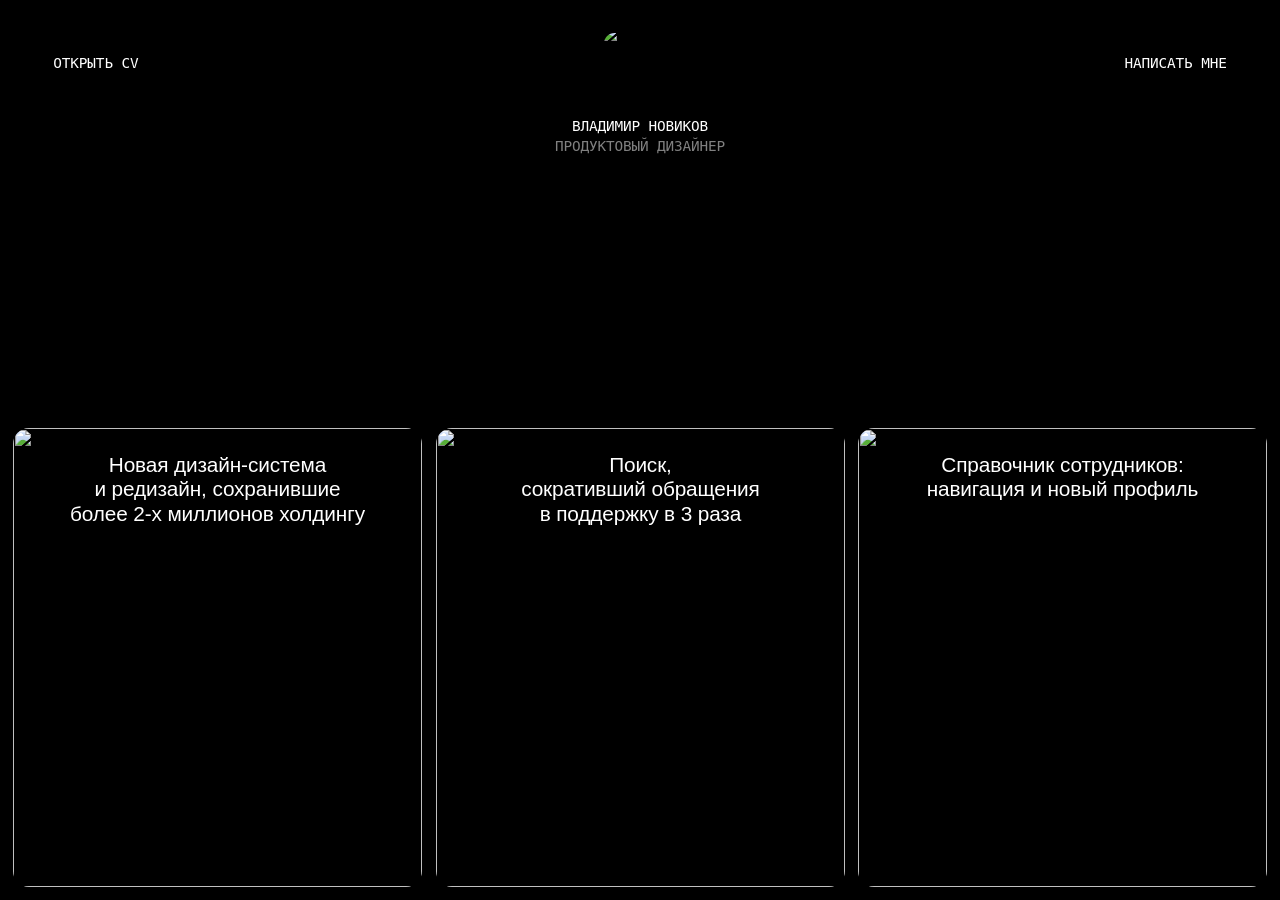
==== cases.html @ a6c8d935 "Add portfolio pages and styles" ====
<!doctype html>
<html lang="ru">
<head>
<meta charset="utf-8">
<meta name="viewport" content="width=device-width, initial-scale=1">
<title>Кейсы — Владимир Новиков</title>
<link rel="stylesheet" href="style.css">
</head>
<body class="catalog-page">
<div class="catalog screen">
<header class="identity-bar">
<a class="nav-link mono" href="https://drive.google.com/file/d/1DnsbhHNZaFnsqxoAQkl7ob86V-D6BL9D/view?usp=sharing" target="_blank" rel="noopener noreferrer">открыть cv</a>
<a class="identity mono" href="index.html">
  <span class="portrait"><img src="assets/for-gpt/f8089.png" width="125" height="157" alt=""></span>
  <span class="identity-name">Владимир Новиков</span>
  <span class="identity-role">Продуктовый дизайнер</span>
</a>
<a class="nav-link mono" href="https://t.me/novichoken" target="_blank" rel="noopener noreferrer">написать мне</a>
</header>
<main class="catalog-main"><h1 class="visually-hidden">Кейсы</h1><div class="case-grid">
<a class="case-card" href="design-system.html">
<img class="card-image" src="assets/for-gpt/b0632.png" width="614" height="688" alt="">
<h2 class="card-title">Новая дизайн-система  <br> и редизайн, сохранившие  <br> более 2-х миллионов холдингу</h2>
</a>
<a class="case-card" href="search.html">
<img class="card-image" src="assets/for-gpt/5f3b7.png" width="614" height="688" alt="">
<h2 class="card-title">Поиск,  <br> сокративший обращения <br>в поддержку в 3 раза</h2>
</a>
<a class="case-card" href="employee-directory.html">
<img class="card-image" src="assets/for-gpt/55be7.png" width="614" height="688" alt="">
<h2 class="card-title">Справочник сотрудников:  <br> навигация и новый профиль</h2>
</a>
</div></main>
</div>
</body>
</html>
---- style.css ----
@font-face {
  font-family: "TT Interphases Pro";
  src: url("assets/for-gpt/tt-interphases-pro-medium.ttf") format("truetype");
  font-weight: 500;
  font-display: swap;
}
@font-face {
  font-family: "JetBrains Mono";
  src: url("assets/for-gpt/jetbrains-mono.ttf") format("truetype");
  font-weight: 100 800;
  font-display: swap;
}
:root {
  color-scheme: dark;
  --sans: "TT Interphases Pro", Arial, sans-serif;
  --mono: "JetBrains Mono", monospace;
  --unit: calc(100vw / 1920);
  --gutter: calc(20 * var(--unit));
  --edge: calc(80 * var(--unit));
}
* { box-sizing: border-box; }
html { min-height: 100%; background: #000; }
body { margin: 0; color: #fff; font-family: var(--sans); font-weight: 500; }
h1, h2, p, figure, ol, ul { margin: 0; padding: 0; font-weight: inherit; }
a { color: inherit; text-decoration: none; }
img { display: block; }
a:focus-visible { outline: 2px solid #27dbef; outline-offset: 5px; }
.screen { min-height: 100svh; }
.mono {
  font-family: var(--mono);
  font-size: calc(21.581 * var(--unit));
  line-height: calc(30.829 * var(--unit));
  letter-spacing: calc(-.22 * var(--unit));
  text-transform: uppercase;
}
.identity-bar {
  display: grid;
  grid-template-columns: 1fr auto 1fr;
  align-items: start;
  gap: 16px;
  padding: calc(50 * var(--unit)) var(--edge) 0;
  flex: none;
}
.identity-bar > .nav-link {
  margin-top: calc(30 * var(--unit));
  width: max-content;
}
.identity-bar > .nav-link:last-child { justify-self: end; text-align: right; }
.nav-link:hover { opacity: .7; }
.identity {
  display: flex;
  flex-direction: column;
  align-items: center;
  white-space: nowrap;
}
.portrait {
  position: relative;
  display: block;
  width: calc(107.832 * var(--unit));
  height: auto;
  aspect-ratio: 1 / 1;
  flex: none;
  overflow: hidden;
  border-radius: calc(16 * var(--unit));
  margin-bottom: calc(16 * var(--unit));
}
.portrait img {
  position: absolute;
  width: 115.9204%;
  height: 145.5967%;
  max-width: none;
  top: -13.9105%;
  left: -7.4189%;
  object-fit: cover;
}
.identity-name, .identity-role { display: block; }
.identity-role { opacity: .5; }
.button {
  display: inline-flex;
  justify-content: center;
  align-items: center;
  background: #fff;
  color: #000;
  padding: calc(16 * var(--unit)) calc(24 * var(--unit));
  border-radius: calc(12 * var(--unit));
  min-height: 44px;
  text-transform: uppercase;
}
.button:hover { background: #ddd; }
.home { display: flex; flex-direction: column; }
.home-main {
  display: flex;
  justify-content: center;
  align-items: center;
  flex: 1;
  padding: calc(40 * var(--unit)) var(--edge);
}
.intro {
  width: calc(899 * var(--unit));
  font-size: calc(38.960747 * var(--unit));
  line-height: calc(48.132744 * var(--unit));
  letter-spacing: calc(-.260861 * var(--unit));
  text-align: center;
  margin-top: calc(-100 * var(--unit));
}
.home-foot {
  display: grid;
  grid-template-columns: 1fr auto 1fr;
  align-items: center;
  gap: 16px;
  padding: 0 var(--edge) calc(58 * var(--unit));
}
.home-foot .button { width: calc(326 * var(--unit)); height: calc(77 * var(--unit)); }
.home-foot > :last-child { justify-self: end; }

.catalog { display: flex; flex-direction: column; }
.catalog-main {
  display: flex;
  align-items: flex-end;
  flex: 1;
  padding-top: 40px;
}
.case-grid {
  display: grid;
  grid-template-columns: repeat(3, minmax(0, 1fr));
  gap: var(--gutter);
  width: 100%;
  padding: 0 var(--gutter) var(--gutter);
}
.case-card {
  position: relative;
  display: block;
  aspect-ratio: 613.333333 / 688;
  min-width: 0;
  overflow: hidden;
  border-radius: calc(24 * var(--unit));
  container-type: inline-size;
}
.card-image { width: 100%; height: 100%; object-fit: fill; }
.card-title {
  position: absolute;
  left: 5%;
  right: 5%;
  top: calc(38 / 613.333333 * 100cqw);
  font-size: calc(31.236 / 613.333333 * 100cqw);
  line-height: calc(36.236 / 613.333333 * 100cqw);
  letter-spacing: calc(-.2091 / 613.333333 * 100cqw);
  text-align: center;
}
@media (hover: hover) and (pointer: fine) {
  .case-card:hover { transform: scale(1.02); z-index: 1; }
}

.case-nav {
  position: fixed;
  z-index: 5;
  inset: 0 0 auto;
  display: flex;
  justify-content: space-between;
  gap: 16px;
  padding: calc(50 * var(--unit));
  pointer-events: none;
}
.case-nav a { pointer-events: auto; }
.case-nav .back {
  color: #fff;
  background: linear-gradient(#0000004d, #0000004d), #ffffff29;
  backdrop-filter: blur(calc(24 * var(--unit)));
  -webkit-backdrop-filter: blur(calc(24 * var(--unit)));
}
.case-main {
  display: flex;
  flex-direction: column;
  gap: calc(48 * var(--unit));
  padding-top: calc(50 * var(--unit));
  padding-bottom: var(--gutter);
}
.reading {
  width: calc(996 * var(--unit));
  margin-inline: auto;
}
.case-title {
  font-size: calc(55.774 * var(--unit));
  line-height: calc(64.701 * var(--unit));
  letter-spacing: calc(-.3734 * var(--unit));
}
.section-title {
  font-size: calc(37.24 * var(--unit));
  line-height: calc(41.2 * var(--unit));
  letter-spacing: calc(-.2091 * var(--unit));
  margin-bottom: calc(16 * var(--unit));
}
.metric-icon { align-self: center; }
.case-gallery {
  display: flex;
  flex-direction: column;
  gap: var(--gutter);
  margin-top: calc(32 * var(--unit));
}
.scene {
  position: relative;
  container-type: inline-size;
  min-width: 0;
  margin-inline: var(--gutter);
}
.scene-canvas {
  position: absolute;
  inset: 0;
}
.scene-root { width: 100%; height: 100%; }
.visual-row {
  display: grid;
  grid-template-columns: repeat(2, minmax(0, 1fr));
  gap: var(--gutter);
  margin-inline: var(--gutter);
}
.visual-row > .scene { margin: 0; }
.visually-hidden {
  position: absolute;
  width: 1px;
  height: 1px;
  padding: 0;
  margin: -1px;
  overflow: hidden;
  clip-path: inset(50%);
  white-space: nowrap;
}
@media (max-width: 1050px) {
  .case-nav { position: sticky; padding: 16px 20px; background: #000c; backdrop-filter: blur(12px); }
  .case-main { padding-top: 20px; gap: 32px; }
  .reading { width: min(750px, calc(100% - 40px)); --unit: .8px; }
}
@media (max-width: 700px) {
  :root { --gutter: 12px; --edge: 20px; }
  .mono { font-size: 13px; line-height: 20px; letter-spacing: -.15px; }
  .identity-bar { padding-top: 24px; grid-template-columns: 1fr 1fr; gap: 28px 8px; }
  .identity-bar > .nav-link { margin: 0; min-height: 24px; }
  .identity-bar > .nav-link:last-child { grid-row: 1; grid-column: 2; }
  .identity { grid-column: 1 / -1; grid-row: 2; }
  .portrait { width: 80px; aspect-ratio: 1; border-radius: 12px; margin-bottom: 12px; }
  .home-main { padding-block: 40px; }
  .intro { width: 100%; font-size: 24px; line-height: 30px; letter-spacing: -.2px; margin: 0; }
  .intro br { display: none; }
  .home-foot { padding-bottom: 24px; grid-template-columns: 1fr; gap: 0; }
  .home-foot > span { display: none; }
  .home-foot .button { grid-row: 1; grid-column: 1 / -1; justify-self: stretch; width: 100%; height: auto; }
  .button { padding: 14px 18px; border-radius: 10px; }
  .case-grid { grid-template-columns: 1fr; gap: 14px; padding-inline: 20px; padding-bottom: 20px; }
  .case-card { border-radius: 18px; }
  .catalog-main { padding-top: 40px; }
  .case-title { font-size: 32px; line-height: 37px; }
  .section-title { font-size: 25px; line-height: 30px; margin-bottom: 16px; }
  .reading { --unit: .75px; }
  .story .metric-row { flex-direction: column; }
  .story .metric-row > * { width: 100%; flex: auto !important; }
  .story p, .story ol { font-size: 17px !important; line-height: 26px !important; }
  .story li { line-height: 26px; }
  .story li > span { line-height: inherit !important; }
  .story .metric-description { font-size: 15px !important; line-height: 21px !important; }
  .story .metric-row { gap: 12px !important; }
  .story .metric { min-height: 64px; }
  .visual-row { grid-template-columns: 1fr; gap: 12px; }
}
@media (prefers-reduced-motion: no-preference) {
  .nav-link { transition: opacity .15s ease; }
  .button { transition: background .15s ease; }
  .case-card { transition: transform .18s ease-out; }
}

.story { display: flex; flex-direction: column; gap: calc(16 * var(--unit)); }
.story > .section-title { margin-bottom: 0; }
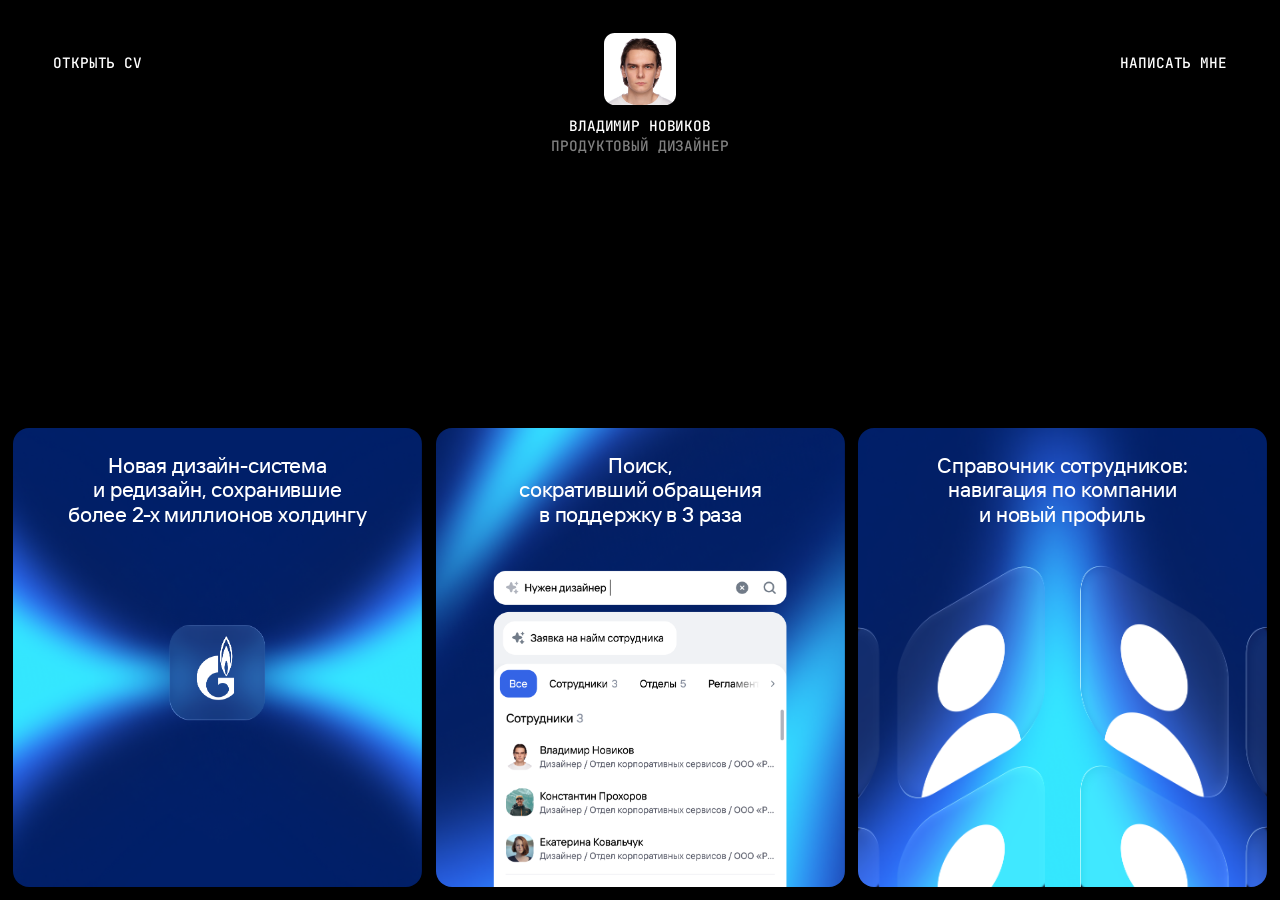
==== commit 020182f8: "Update employee directory case title" ====
--- a/cases.html
+++ b/cases.html
@@ -27,8 +27,8 @@
 <h2 class="card-title">Поиск,  <br> сокративший обращения <br>в поддержку в 3 раза</h2>
 </a>
 <a class="case-card" href="employee-directory.html">
-<img class="card-image" src="assets/for-gpt/55be7.png" width="614" height="688" alt="">
-<h2 class="card-title">Справочник сотрудников:  <br> навигация и новый профиль</h2>
+<img class="card-image" src="assets/for-gpt/55be7.png" width="1826" height="2048" alt="">
+<h2 class="card-title">Справочник сотрудников:<br>навигация по компании<br>и новый профиль</h2>
 </a>
 </div></main>
 </div>
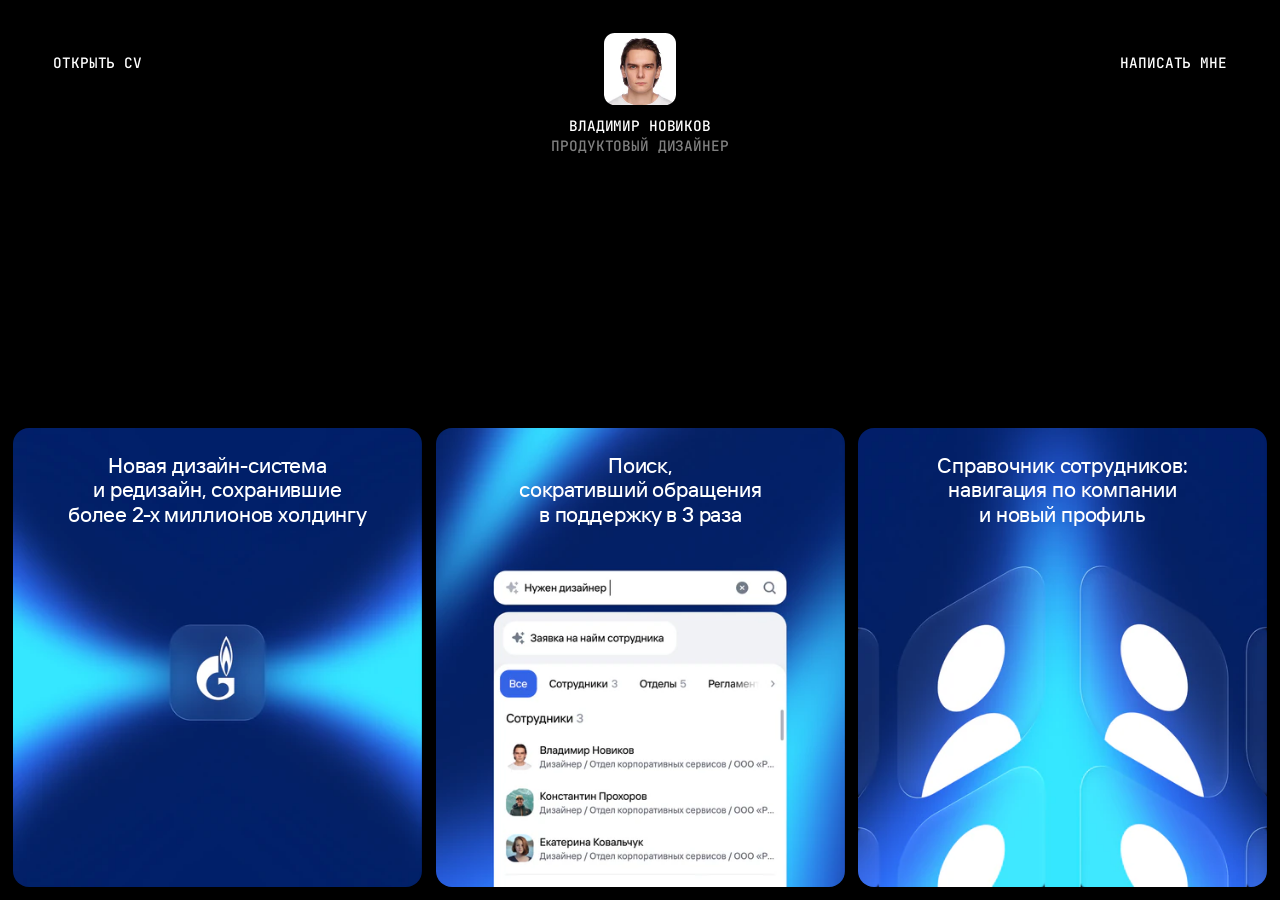
==== commit 6039ae48: "Optimize all portfolio images, fonts and cache delivery" ====
--- a/cases.html
+++ b/cases.html
@@ -4,14 +4,16 @@
 <meta charset="utf-8">
 <meta name="viewport" content="width=device-width, initial-scale=1">
 <title>Кейсы — Владимир Новиков</title>
-<link rel="stylesheet" href="style.css">
+<link rel="preload" href="assets/for-gpt/tt-interphases-pro-medium-dc6a3a2d252f.woff2" as="font" type="font/woff2" crossorigin>
+<link rel="preload" href="assets/for-gpt/jetbrains-mono-b0828b0c4cc0.woff2" as="font" type="font/woff2" crossorigin>
+<link rel="stylesheet" href="style.css?v=a5c29103441d">
 </head>
 <body class="catalog-page">
 <div class="catalog screen">
 <header class="identity-bar">
 <a class="nav-link mono" href="https://drive.google.com/file/d/1DnsbhHNZaFnsqxoAQkl7ob86V-D6BL9D/view?usp=sharing" target="_blank" rel="noopener noreferrer">открыть cv</a>
 <a class="identity mono" href="index.html">
-  <span class="portrait"><img src="assets/for-gpt/f8089.png" width="125" height="157" alt=""></span>
+  <span class="portrait"><img alt="" src="assets/for-gpt/f8089-480-6facbe21df53.webp" srcset="assets/for-gpt/f8089-160-d8ed430a66a6.webp 160w, assets/for-gpt/f8089-320-55b8430dcbb7.webp 320w, assets/for-gpt/f8089-480-6facbe21df53.webp 480w" sizes="(max-width: 700px) 92.74px, 6.5104vw" width="1200" height="1500" loading="eager" decoding="async" fetchpriority="high"></span>
   <span class="identity-name">Владимир Новиков</span>
   <span class="identity-role">Продуктовый дизайнер</span>
 </a>
@@ -19,15 +21,15 @@
 </header>
 <main class="catalog-main"><h1 class="visually-hidden">Кейсы</h1><div class="case-grid">
 <a class="case-card" href="design-system.html">
-<img class="card-image" src="assets/for-gpt/b0632.png" width="614" height="688" alt="">
+<img class="card-image" alt="" src="assets/for-gpt/b0632-960-785250985804.webp" srcset="assets/for-gpt/b0632-480-e3d68a7eea83.webp 480w, assets/for-gpt/b0632-960-785250985804.webp 960w, assets/for-gpt/b0632-1600-bbe0ae36bdd0.webp 1600w" sizes="(max-width: 700px) calc(100vw - 40px), 31.9444vw" width="2454" height="2752" loading="eager" decoding="async">
 <h2 class="card-title">Новая дизайн-система  <br> и редизайн, сохранившие  <br> более 2-х миллионов холдингу</h2>
 </a>
 <a class="case-card" href="search.html">
-<img class="card-image" src="assets/for-gpt/5f3b7.png" width="614" height="688" alt="">
+<img class="card-image" alt="" src="assets/for-gpt/5f3b7-960-22f1f81eb5f6.webp" srcset="assets/for-gpt/5f3b7-480-d8afaf70c921.webp 480w, assets/for-gpt/5f3b7-960-22f1f81eb5f6.webp 960w, assets/for-gpt/5f3b7-1600-4f79a773daaf.webp 1600w" sizes="(max-width: 700px) calc(100vw - 40px), 31.9444vw" width="2454" height="2752" loading="lazy" decoding="async">
 <h2 class="card-title">Поиск,  <br> сокративший обращения <br>в поддержку в 3 раза</h2>
 </a>
 <a class="case-card" href="employee-directory.html">
-<img class="card-image" src="assets/for-gpt/55be7.png" width="1826" height="2048" alt="">
+<img class="card-image" alt="" src="assets/for-gpt/55be7-960-7666e36cd236.webp" srcset="assets/for-gpt/55be7-480-5efa2c61ee4f.webp 480w, assets/for-gpt/55be7-960-7666e36cd236.webp 960w, assets/for-gpt/55be7-1600-03026de0d198.webp 1600w" sizes="(max-width: 700px) calc(100vw - 40px), 31.9444vw" width="1826" height="2048" loading="lazy" decoding="async">
 <h2 class="card-title">Справочник сотрудников:<br>навигация по компании<br>и новый профиль</h2>
 </a>
 </div></main>
--- a/style.css
+++ b/style.css
@@ -1,12 +1,12 @@
 @font-face {
   font-family: "TT Interphases Pro";
-  src: url("assets/for-gpt/tt-interphases-pro-medium.ttf") format("truetype");
+  src: url("assets/for-gpt/tt-interphases-pro-medium-dc6a3a2d252f.woff2") format("woff2");
   font-weight: 500;
   font-display: swap;
 }
 @font-face {
   font-family: "JetBrains Mono";
-  src: url("assets/for-gpt/jetbrains-mono.ttf") format("truetype");
+  src: url("assets/for-gpt/jetbrains-mono-b0828b0c4cc0.woff2") format("woff2");
   font-weight: 100 800;
   font-display: swap;
 }
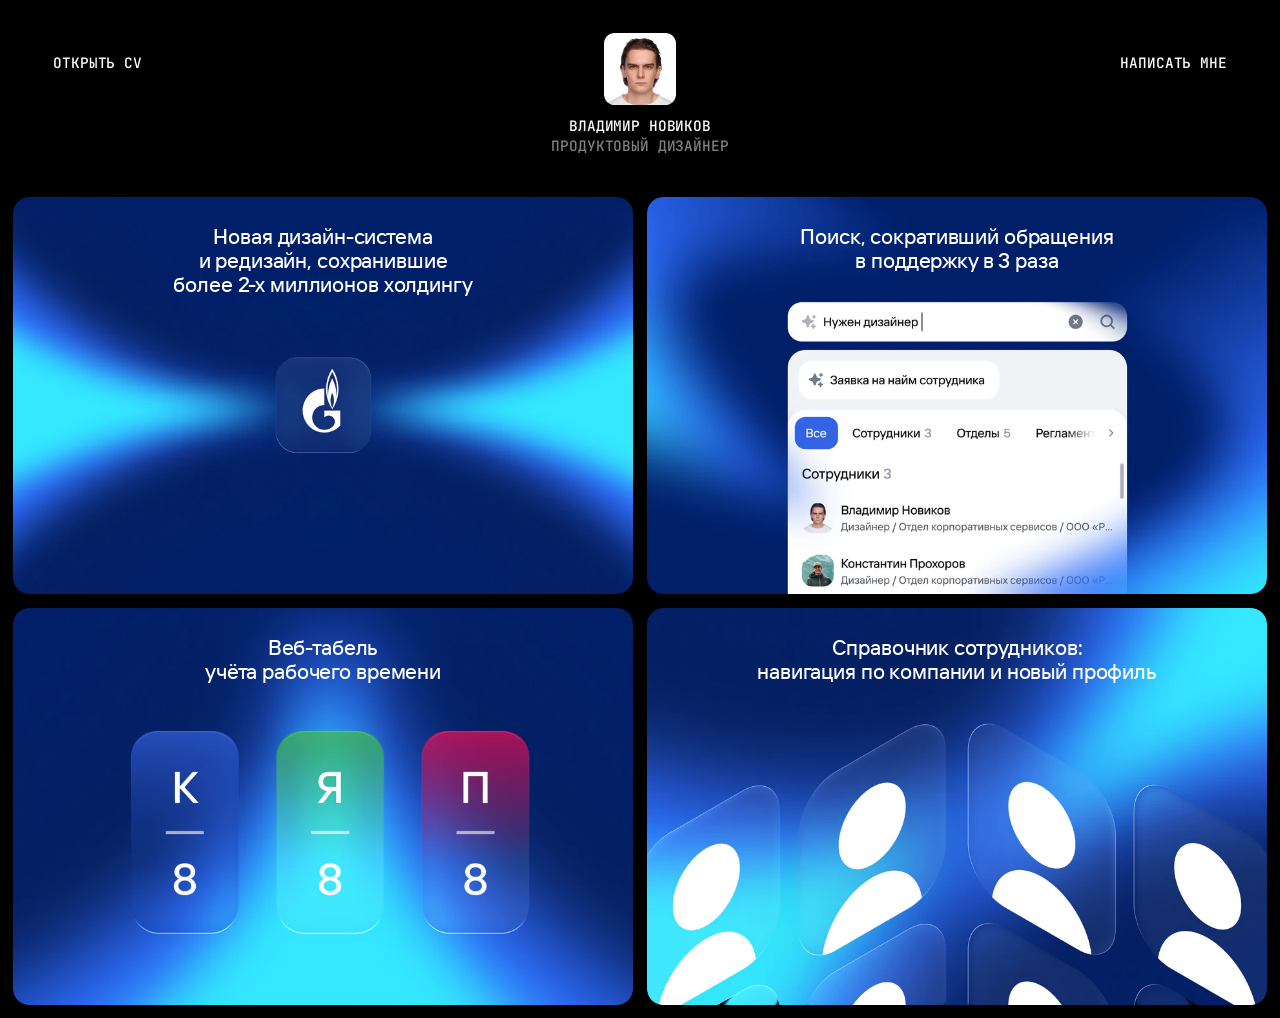
==== commit e4dc5fc4: "Add files via upload" ====
--- a/cases.html
+++ b/cases.html
@@ -3,15 +3,18 @@
 <head>
 <meta charset="utf-8">
 <meta name="viewport" content="width=device-width, initial-scale=1">
-<title>Кейсы — Владимир Новиков</title>
+<title>Владимир Новиков – продуктовый дизайнер</title>
+<link rel="icon" type="image/x-icon" sizes="16x16 32x32 48x48 64x64" href="favicon.ico?v=a7900eaa5960">
+<link rel="icon" type="image/png" sizes="64x64" href="favicon-64-52b115e67864.png">
+<link rel="apple-touch-icon" sizes="180x180" href="apple-touch-icon-561768fd2022.png">
 <link rel="preload" href="assets/for-gpt/tt-interphases-pro-medium-dc6a3a2d252f.woff2" as="font" type="font/woff2" crossorigin>
 <link rel="preload" href="assets/for-gpt/jetbrains-mono-b0828b0c4cc0.woff2" as="font" type="font/woff2" crossorigin>
-<link rel="stylesheet" href="style.css?v=a5c29103441d">
+<link rel="stylesheet" href="style.css?v=74edb4ac3b9f">
 </head>
 <body class="catalog-page">
 <div class="catalog screen">
 <header class="identity-bar">
-<a class="nav-link mono" href="https://drive.google.com/file/d/1DnsbhHNZaFnsqxoAQkl7ob86V-D6BL9D/view?usp=sharing" target="_blank" rel="noopener noreferrer">открыть cv</a>
+<a class="nav-link mono" href="https://drive.google.com/file/d/1FDndAHaPJ78AoFGNIXBjsxWV5irBWQRu/view?usp=sharing" target="_blank" rel="noopener noreferrer">открыть cv</a>
 <a class="identity mono" href="index.html">
   <span class="portrait"><img alt="" src="assets/for-gpt/f8089-480-6facbe21df53.webp" srcset="assets/for-gpt/f8089-160-d8ed430a66a6.webp 160w, assets/for-gpt/f8089-320-55b8430dcbb7.webp 320w, assets/for-gpt/f8089-480-6facbe21df53.webp 480w" sizes="(max-width: 700px) 92.74px, 6.5104vw" width="1200" height="1500" loading="eager" decoding="async" fetchpriority="high"></span>
   <span class="identity-name">Владимир Новиков</span>
@@ -21,16 +24,20 @@
 </header>
 <main class="catalog-main"><h1 class="visually-hidden">Кейсы</h1><div class="case-grid">
 <a class="case-card" href="design-system.html">
-<img class="card-image" alt="" src="assets/for-gpt/b0632-960-785250985804.webp" srcset="assets/for-gpt/b0632-480-e3d68a7eea83.webp 480w, assets/for-gpt/b0632-960-785250985804.webp 960w, assets/for-gpt/b0632-1600-bbe0ae36bdd0.webp 1600w" sizes="(max-width: 700px) calc(100vw - 40px), 31.9444vw" width="2454" height="2752" loading="eager" decoding="async">
-<h2 class="card-title">Новая дизайн-система  <br> и редизайн, сохранившие  <br> более 2-х миллионов холдингу</h2>
+<img class="card-image" alt="" loading="eager" decoding="async" src="assets/for-gpt/nov24-c6e05-960-f712b8ee4fcd.webp" srcset="assets/for-gpt/nov24-c6e05-480-dd76c44d9e84.webp 480w, assets/for-gpt/nov24-c6e05-960-f712b8ee4fcd.webp 960w, assets/for-gpt/nov24-c6e05-1440-c0ee58f22fd3.webp 1440w, assets/for-gpt/nov24-c6e05-1920-7ea2afd32a64.webp 1920w" sizes="(max-width: 700px) calc(100vw - 40px), 48.4375vw" width="3720" height="2384">
+<h2 class="card-title">Новая дизайн-система<br>и редизайн, сохранившие<br>более 2-х миллионов холдингу</h2>
 </a>
 <a class="case-card" href="search.html">
-<img class="card-image" alt="" src="assets/for-gpt/5f3b7-960-22f1f81eb5f6.webp" srcset="assets/for-gpt/5f3b7-480-d8afaf70c921.webp 480w, assets/for-gpt/5f3b7-960-22f1f81eb5f6.webp 960w, assets/for-gpt/5f3b7-1600-4f79a773daaf.webp 1600w" sizes="(max-width: 700px) calc(100vw - 40px), 31.9444vw" width="2454" height="2752" loading="lazy" decoding="async">
-<h2 class="card-title">Поиск,  <br> сокративший обращения <br>в поддержку в 3 раза</h2>
+<img class="card-image" alt="" loading="lazy" decoding="async" src="assets/for-gpt/nov24-cd674-960-eb651d5a4023.webp" srcset="assets/for-gpt/nov24-cd674-480-b58df0a97b94.webp 480w, assets/for-gpt/nov24-cd674-960-eb651d5a4023.webp 960w, assets/for-gpt/nov24-cd674-1440-c90a3b490b99.webp 1440w, assets/for-gpt/nov24-cd674-1920-ea5af14cd75e.webp 1920w" sizes="(max-width: 700px) calc(100vw - 40px), 48.4375vw" width="3720" height="2384">
+<h2 class="card-title">Поиск, сокративший обращения<br>в поддержку в 3 раза</h2>
+</a>
+<a class="case-card" href="timesheet.html">
+<img class="card-image" alt="" loading="lazy" decoding="async" src="assets/for-gpt/nov24-3420f-960-a1ff9c624a0b.webp" srcset="assets/for-gpt/nov24-3420f-480-cc37bafeca8c.webp 480w, assets/for-gpt/nov24-3420f-960-a1ff9c624a0b.webp 960w, assets/for-gpt/nov24-3420f-1440-110a98b236c8.webp 1440w, assets/for-gpt/nov24-3420f-1920-fd9d47649661.webp 1920w" sizes="(max-width: 700px) calc(100vw - 40px), 48.4375vw" width="3720" height="2384">
+<h2 class="card-title">Веб-табель<br>учёта рабочего времени</h2>
 </a>
 <a class="case-card" href="employee-directory.html">
-<img class="card-image" alt="" src="assets/for-gpt/55be7-960-7666e36cd236.webp" srcset="assets/for-gpt/55be7-480-5efa2c61ee4f.webp 480w, assets/for-gpt/55be7-960-7666e36cd236.webp 960w, assets/for-gpt/55be7-1600-03026de0d198.webp 1600w" sizes="(max-width: 700px) calc(100vw - 40px), 31.9444vw" width="1826" height="2048" loading="lazy" decoding="async">
-<h2 class="card-title">Справочник сотрудников:<br>навигация по компании<br>и новый профиль</h2>
+<img class="card-image" alt="" loading="lazy" decoding="async" src="assets/for-gpt/nov24-5ca61-960-70ed22a8cd18.webp" srcset="assets/for-gpt/nov24-5ca61-480-18ebbf6302e5.webp 480w, assets/for-gpt/nov24-5ca61-960-70ed22a8cd18.webp 960w, assets/for-gpt/nov24-5ca61-1440-7fb0e4794be6.webp 1440w, assets/for-gpt/nov24-5ca61-1920-8ab05ae63be5.webp 1920w" sizes="(max-width: 700px) calc(100vw - 40px), 48.4375vw" width="3720" height="2384">
+<h2 class="card-title">Справочник сотрудников:<br>навигация по компании и новый профиль</h2>
 </a>
 </div></main>
 </div>
--- a/style.css
+++ b/style.css
@@ -122,7 +122,7 @@
 }
 .case-grid {
   display: grid;
-  grid-template-columns: repeat(3, minmax(0, 1fr));
+  grid-template-columns: repeat(2, minmax(0, 1fr));
   gap: var(--gutter);
   width: 100%;
   padding: 0 var(--gutter) var(--gutter);
@@ -130,7 +130,7 @@
 .case-card {
   position: relative;
   display: block;
-  aspect-ratio: 613.333333 / 688;
+  aspect-ratio: 930 / 596;
   min-width: 0;
   overflow: hidden;
   border-radius: calc(24 * var(--unit));
@@ -141,10 +141,10 @@
   position: absolute;
   left: 5%;
   right: 5%;
-  top: calc(38 / 613.333333 * 100cqw);
-  font-size: calc(31.236 / 613.333333 * 100cqw);
-  line-height: calc(36.236 / 613.333333 * 100cqw);
-  letter-spacing: calc(-.2091 / 613.333333 * 100cqw);
+  top: calc(40 / 930 * 100cqw);
+  font-size: max(16px, calc(31.236 / 930 * 100cqw));
+  line-height: max(19px, calc(36.236 / 930 * 100cqw));
+  letter-spacing: calc(-.2091 / 930 * 100cqw);
   text-align: center;
 }
 @media (hover: hover) and (pointer: fine) {
@@ -269,3 +269,10 @@
 
 .story { display: flex; flex-direction: column; gap: calc(16 * var(--unit)); }
 .story > .section-title { margin-bottom: 0; }
+
+/* New case illustrations share the same scene layout and mobile typography. */
+.timesheet-page .case-title { white-space: normal; }
+.timesheet-gallery { margin-top: calc(32 * var(--unit)); }
+@media (max-width: 700px) {
+  .card-title { top: 16px; font-size: 16px; line-height: 19px; }
+}
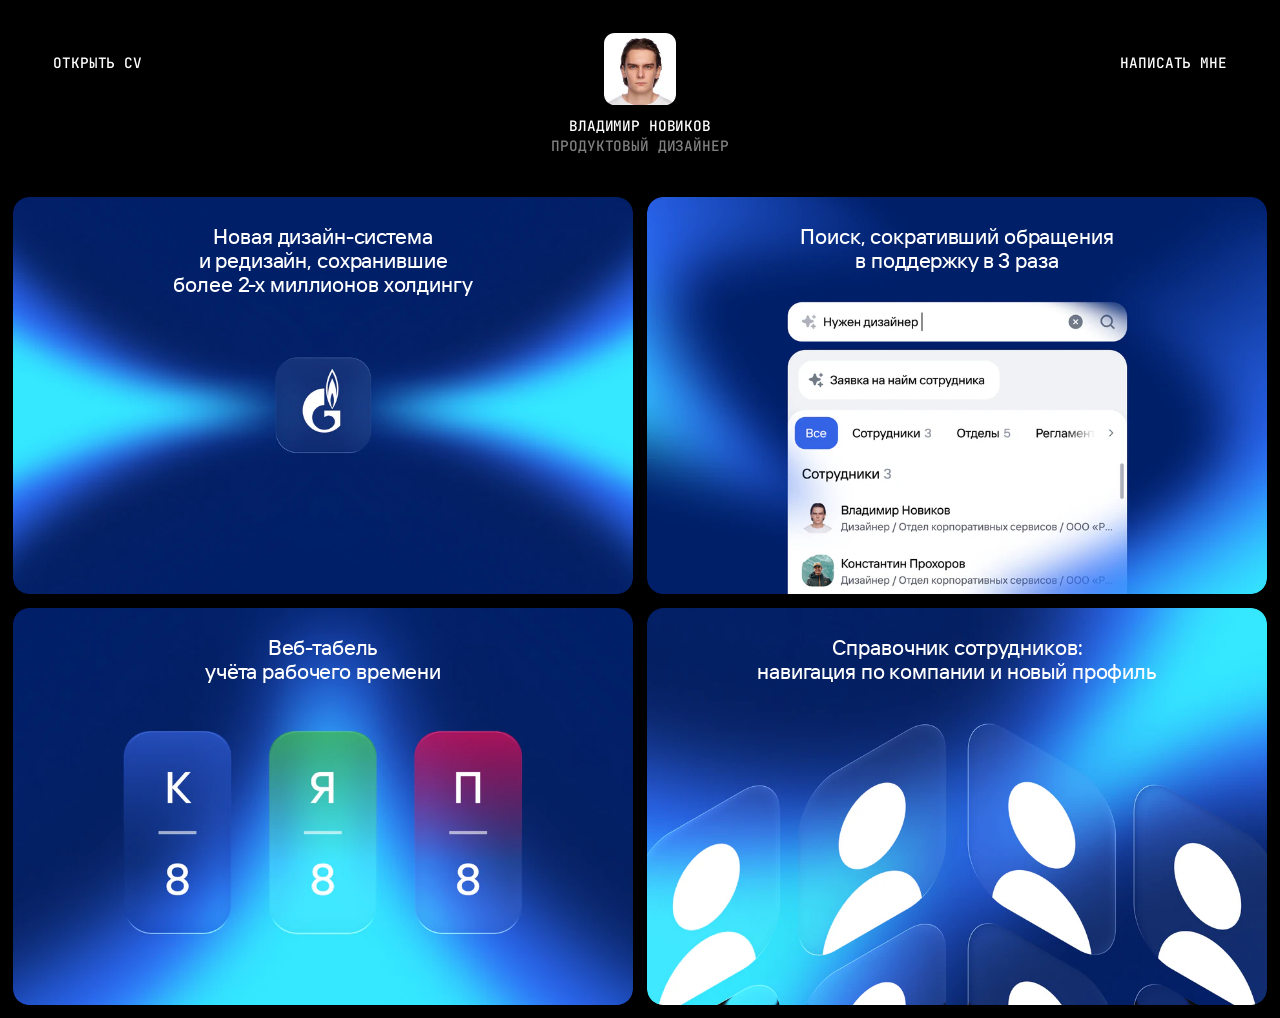
==== commit 0d028ac8: "Update web timesheet card cover" ====
--- a/cases.html
+++ b/cases.html
@@ -32,7 +32,7 @@
 <h2 class="card-title">Поиск, сокративший обращения<br>в поддержку в 3 раза</h2>
 </a>
 <a class="case-card" href="timesheet.html">
-<img class="card-image" alt="" loading="lazy" decoding="async" src="assets/for-gpt/nov24-3420f-960-a1ff9c624a0b.webp" srcset="assets/for-gpt/nov24-3420f-480-cc37bafeca8c.webp 480w, assets/for-gpt/nov24-3420f-960-a1ff9c624a0b.webp 960w, assets/for-gpt/nov24-3420f-1440-110a98b236c8.webp 1440w, assets/for-gpt/nov24-3420f-1920-fd9d47649661.webp 1920w" sizes="(max-width: 700px) calc(100vw - 40px), 48.4375vw" width="3720" height="2384">
+<img class="card-image" alt="" loading="lazy" decoding="async" src="assets/for-gpt/timesheet-cover-960-ad7cf0d29485.webp" srcset="assets/for-gpt/timesheet-cover-480-617d76e74473.webp 480w, assets/for-gpt/timesheet-cover-960-ad7cf0d29485.webp 960w, assets/for-gpt/timesheet-cover-1440-bcf5c1e6268d.webp 1440w, assets/for-gpt/timesheet-cover-1920-057a62c9a6fc.webp 1920w" sizes="(max-width: 700px) calc(100vw - 40px), 48.4375vw" width="2048" height="1312">
 <h2 class="card-title">Веб-табель<br>учёта рабочего времени</h2>
 </a>
 <a class="case-card" href="employee-directory.html">
